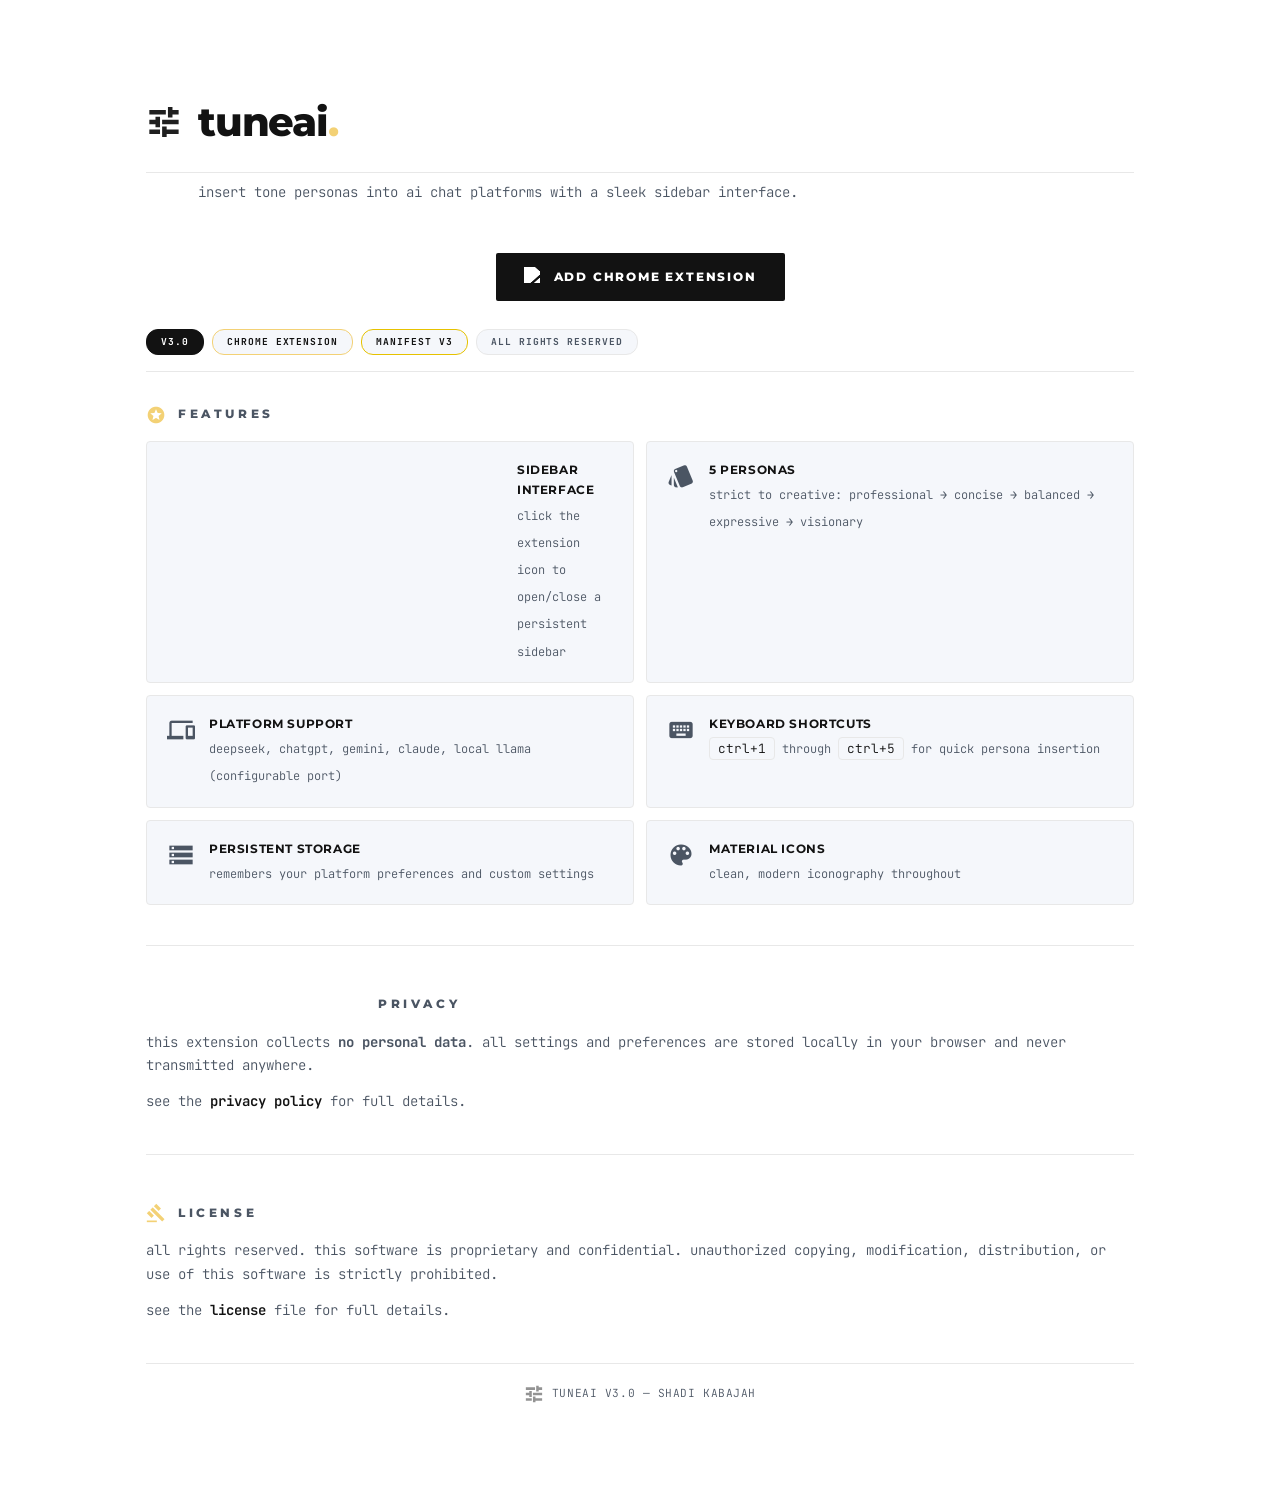
==== index.html @ 5ffc22ec "pushed via [SK-MacbookAir-M1] on 8/31 4:53 PM" ====
<!DOCTYPE html>
<html lang="en">
<head>
  <meta charset="UTF-8" />
  <meta name="viewport" content="width=device-width, initial-scale=1.0" />
  <meta name="author" content="Shadi Kabajah" />
  <meta name="version" content="3.0" />
  <meta name="date" content="2026-08-31" />
  <meta name="license" content="All Rights Reserved" />
  <link href="https://fonts.googleapis.com/icon?family=Material+Icons" rel="stylesheet" />
  <link rel="icon" href="./icons/icon128.svg" type="image/svg+xml" />
  <!-- <link rel="stylesheet" href="website.css" /> -->
  <link rel="stylesheet" href="styles.css" />
  <title>TuneAi</title>
</head>
<body>

  <div class="container">

    <!-- Header -->
    <div class="header">
      <img src="./icons/icon128.svg" alt="TuneAi" width="36" height="36" style="filter: invert(0.6);" />
      <h1>TuneAi</h1>
    </div>
    <p class="subtitle">Insert tone personas into AI chat platforms with a sleek sidebar interface.</p>

    <!-- Chrome Web Store Badge & Link -->
    <div class="chrome-store-wrapper">
      <a href="https://chromewebstore.google.com/detail/deep-seek-tone-changer/iajjfgjjhklllackjkbkhjdmfddmdobb" target="_blank" rel="noopener noreferrer" class="btn-store btn-chrome">
        <img src="https://cdn.simpleicons.org/googlechrome/white" alt="Chrome Logo" class="btn-icon">
        Add Chrome Extension
      </a>
    </div>

    <!-- Badges -->
    <div class="badge-row">
      <span class="badge primary">v3.0</span>
      <span class="badge success">Chrome Extension</span>
      <span class="badge warning">Manifest V3</span>
      <span class="badge">All Rights Reserved</span>
    </div>

    <!-- Features -->
    <h2>
      <span class="material-icons section-icon">stars</span>
      Features
    </h2>
    <div class="feature-grid">
      <div class="feature-card">
        <span class="material-icons feature-icon">view_sidebar</span>
        <div>
          <strong>Sidebar Interface</strong>
          <span>Click the extension icon to open/close a persistent sidebar</span>
        </div>
      </div>
      <div class="feature-card">
        <span class="material-icons feature-icon">style</span>
        <div>
          <strong>5 Personas</strong>
          <span>Strict to creative: Professional → Concise → Balanced → Expressive → Visionary</span>
        </div>
      </div>
      <div class="feature-card">
        <span class="material-icons feature-icon">devices</span>
        <div>
          <strong>Platform Support</strong>
          <span>DeepSeek, ChatGPT, Gemini, Claude, Local Llama (configurable port)</span>
        </div>
      </div>
      <div class="feature-card">
        <span class="material-icons feature-icon">keyboard</span>
        <div>
          <strong>Keyboard Shortcuts</strong>
          <span><code>Ctrl+1</code> through <code>Ctrl+5</code> for quick persona insertion</span>
        </div>
      </div>
      <div class="feature-card">
        <span class="material-icons feature-icon">storage</span>
        <div>
          <strong>Persistent Storage</strong>
          <span>Remembers your platform preferences and custom settings</span>
        </div>
      </div>
      <div class="feature-card">
        <span class="material-icons feature-icon">palette</span>
        <div>
          <strong>Material Icons</strong>
          <span>Clean, modern iconography throughout</span>
        </div>
      </div>
    </div>

    <hr class="divider" />

    <!-- Privacy -->
    <h2>
      <span class="material-icons section-icon">privacy_tip</span>
      Privacy
    </h2>
    <p>
      This extension collects <strong>NO personal data</strong>. All settings and preferences are stored locally in your browser and never transmitted anywhere.
    </p>
    <p>
      See the <a href="privacy.html">Privacy Policy</a> for full details.
    </p>

    <hr class="divider" />

    <!-- License -->
    <h2>
      <span class="material-icons section-icon">gavel</span>
      License
    </h2>
    <p>
      All rights reserved. This software is proprietary and confidential.
      Unauthorized copying, modification, distribution, or use of this software
      is strictly prohibited.
    </p>
    <p>
      See the <a href="./LICENSE">LICENSE</a> file for full details.
    </p>

    <!-- Footer -->
    <div class="footer-note">
      <img src="./icons/icon128.svg" alt="TuneAi" width="20" height="20" style="filter: invert(0.6);" />
      <span>TuneAi v3.0 — Shadi Kabajah</span>
    </div>

  </div>

</body>
</html>
---- website.css ----
/*
 * TuneAi v3.0
 * Author: Shadi Kabajah
 * Date: 2026-08-31
 * License: All Rights Reserved
 */

* {
  margin: 0;
  padding: 0;
  box-sizing: border-box;
}

body {
  font-family:   monospace;
  background: #1a1a1a;
  color: #d4d4d4;
  line-height: 1.7;
  padding: 40px 20px;
}

.container {
  max-width: 900px;
  margin: 0 auto;
  background: #383838;
  padding: 48px 56px;
  border-radius: 8px;
  border: 1px solid #333333;
}

/* ===== HEADER ===== */
.header {
  display: flex;
  align-items: center;
  gap: 12px;
  margin-bottom: 4px;
}

.header-icon {
  font-size: 36px;
  color: #888888;
}

h1 {
  font-size: 2rem;
  font-weight: bolder;
  color: #e8e8e8;
}

.subtitle {
  font-size: 16px;
  color: #888888;
  margin-bottom: 32px;
  border-bottom: 1px solid #333333;
  padding-bottom: 16px;
  margin-left: 48px;
}

/* ===== BADGES ===== */
.badge-row {
  display: flex;
  flex-wrap: wrap;
  gap: 8px;
  margin-bottom: 24px;
}

.badge {
  display: inline-block;
  background: #2a2a2a;
  color: #aaaaaa;
  font-size: 12px;
  font-weight: 600;
  padding: 4px 14px;
  border-radius: 20px;
  text-transform: uppercase;
  letter-spacing: 0.3px;
  border: 1px solid #333333;
}

.badge.primary {
  background: #2a2a2a;
  color: #cccccc;
}

.badge.success {
  background: #2a2a2a;
  color: #aaaaaa;
}

.badge.warning {
  background: #2a2a2a;
  color: #bbbbbb;
}

/* ===== SECTION HEADERS ===== */
h2 {
  font-size: 1rem;
  font-weight: bold;
  color: #e8e8e8;
  margin-top: 32px;
  margin-bottom: 12px;
  display: flex;
  align-items: center;
  gap: 8px;
}

.section-icon {
  font-size: 22px;
  color: #888888;
}

h3 {
  font-size: 16px;
  font-weight: 600;
  color: #cccccc;
  margin-top: 20px;
  margin-bottom: 6px;
}

p {
  font-size: 15px;
  color: #bbbbbb;
  margin-bottom: 12px;
}

ul,
ol {
  margin: 8px 0 16px 24px;
}

ul li,
ol li {
  font-size: 15px;
  color: #bbbbbb;
  margin-bottom: 4px;
}

code {
  background: #2a2a2a;
  padding: 2px 8px;
  border-radius: 4px;
  font-size: 13px;
  font-family: 'Courier New', monospace;
  color: #cccccc;
  border: 1px solid #333333;
}

pre {
  background: #1a1a1a;
  color: #d4d4d4;
  padding: 16px 20px;
  border-radius: 6px;
  overflow-x: auto;
  font-size: 13px;
  font-family: 'Courier New', monospace;
  line-height: 1.6;
  margin: 12px 0 16px;
  border: 1px solid #333333;
}

pre code {
  background: none;
  color: #d4d4d4;
  padding: 0;
  border: none;
}

/* ===== FEATURE GRID ===== */
.feature-grid {
  display: grid;
  grid-template-columns: 1fr 1fr;
  gap: 12px;
  margin: 12px 0 16px;
}

.feature-card {
  display: flex;
  align-items: flex-start;
  gap: 12px;
  background: #1e1e1e;
  padding: 14px 16px;
  border-radius: 6px;
  border: 1px solid #2a2a2a;
}

.feature-icon {
  font-size: 22px;
  color: #888888;
  flex-shrink: 0;
  margin-top: 2px;
}

.feature-card strong {
  display: block;
  font-size: 14px;
  color: #d4d4d4;
}

.feature-card span {
  font-size: 13px;
  color: #888888;
}

.feature-icon {
    font-size: 3rem !important;
}

/* ===== TABLES ===== */
table {
  width: 100%;
  border-collapse: collapse;
  margin: 12px 0 16px;
  font-size: 14px;
}

table th {
  background: #1e1e1e;
  text-align: left;
  padding: 10px 14px;
  font-weight: 600;
  color: #d4d4d4;
  border-bottom: 2px solid #333333;
}

table td {
  padding: 10px 14px;
  border-bottom: 1px solid #2a2a2a;
  color: #bbbbbb;
}

/* ===== DIVIDER ===== */
.divider {
  border: none;
  border-top: 1px solid #333333;
  margin: 32px 0;
}

/* ===== FOOTER ===== */
.footer-note {
  margin-top: 32px;
  padding-top: 20px;
  border-top: 1px solid #333333;
  font-size: 14px;
  color: #888888;
  text-align: center;
  display: flex;
  align-items: center;
  justify-content: center;
  gap: 8px;
}

.footer-icon {
  font-size: 20px;
  color: #888888;
}

.footer-note a {
  color: #aaaaaa;
  text-decoration: none;
}

.footer-note a:hover {
  text-decoration: underline;
}

/* ===== PRIVACY PAGE SPECIFIC ===== */
.highlight-box {
  background: #1a1a1a;
  border-left: 4px solid #555555;
  padding: 14px 18px;
  border-radius: 8px;
  margin: 16px 0;
  font-size: 13px;
}

.highlight-box strong {
  color: #cccccc;
}

.permission-table td:first-child {
  font-weight: 500;
  color: #cccccc;
  white-space: nowrap;
}

/* ===== RESPONSIVE ===== */
@media (max-width: 600px) {
  body {
    padding: 16px;
  }

  .container {
    padding: 24px 18px;
  }

  h1 {
    font-size: 24px;
  }

  .header-icon {
    font-size: 28px;
  }

  .subtitle {
    margin-left: 0;
  }

  .feature-grid {
    grid-template-columns: 1fr;
  }

  table td,
  table th {
    padding: 8px 10px;
    font-size: 13px;
  }

  .badge-row {
    gap: 6px;
  }

  .badge {
    font-size: 10px;
    padding: 3px 10px;
  }

  .permission-table td:first-child {
    white-space: normal;
  }
}

a {color: white;}

/* chrome */ 
.chrome-store-wrapper {
  text-align: center;
  margin: 24px 0 32px 0;
}

.btn-store {
  display: inline-flex;
  align-items: center;
  gap: 8px;
  background: #2a2a2a;
  color: #ffffff;
  padding: 12px 24px;
  border-radius: 8px;
  text-decoration: none;
  border: 1px solid #444;
  font-family: 'Courier New', monospace;
  font-size: 14px;
  font-weight: bold;
  transition: background 0.2s;
  background: #a4474c;
}

.btn-store:hover {
  background: #cf4048;
}

.btn-icon {
  width: 18px;
  height: 18px;
  display: block;
  flex-shrink: 0;
}
---- styles.css ----
/*
 * TuneAi v3.0
 * Author: Shadi Kabajah
 * Date: 2026-08-31
 * License: All Rights Reserved
 * Styled with the S. Kabajah portfolio aesthetic
 */

@import url('https://fonts.googleapis.com/css2?family=Montserrat:wght@300;400;600;800&family=Roboto+Condensed:wght@300;400;700&family=JetBrains+Mono:wght@400;600;700&display=swap');

* {
  margin: 0;
  padding: 0;
  box-sizing: border-box;
}

:root {
  --gold: #f3d175;
  --gold-muted: #E6C200;
  --slate-black: #121212;
  --text-main: #000000;
  --text-muted: #4B5563;
  --bg-offset: #FAFAFA;
  --dark-gray: #545454;
  --light-gray: #f3f4f6;
  --card-gray: #f5f7fb;
  --border-light: #e8e8e8;
}

body {
  font-family: 'JetBrains Mono', 'Courier New', monospace;
  color: var(--text-main);
  background: #ffffff;
  line-height: 1.7;
  padding: 40px 20px;
  text-transform: lowercase;
}

.container {
  max-width: 1100px;
  margin: 0 auto;
  background: #ffffff;
  padding: 48px 56px;
  border-radius: 4px;
}

/* ===== HEADER ===== */
.header {
  display: flex;
  align-items: center;
  gap: 16px;
  margin-bottom: 8px;
  border-bottom: 1px solid var(--border-light);
  padding-bottom: 16px;
}

.header img {
  filter: none !important;
}

h1 {
  font-family: 'Montserrat', sans-serif;
  font-size: 2.5rem;
  font-weight: 800;
  letter-spacing: -0.03em;
  color: var(--slate-black);
}

h1::after {
  content: ".";
  color: var(--gold);
}

.subtitle {
  font-size: 0.875rem;
  color: var(--text-muted);
  margin-bottom: 32px;
  padding-bottom: 16px;
  margin-left: 52px;
  font-weight: 300;
  border-bottom: none;
}

/* ===== BADGES ===== */
.badge-row {
  display: flex;
  flex-wrap: wrap;
  gap: 8px;
  margin-bottom: 32px;
  padding-bottom: 16px;
  border-bottom: 1px solid var(--border-light);
}

.badge {
  display: inline-block;
  background: var(--card-gray);
  color: var(--text-muted);
  font-size: 0.6rem;
  font-weight: 700;
  padding: 4px 14px;
  border-radius: 12px;
  text-transform: uppercase;
  letter-spacing: 0.1em;
  border: 1px solid var(--border-light);
  font-family: 'JetBrains Mono', monospace;
  transition: all 0.2s ease;
}

.badge:hover {
  border-color: var(--gold);
  background: #fffbeb;
}

.badge.primary {
  background: var(--slate-black);
  color: white;
  border-color: var(--slate-black);
}

.badge.success {
  border-color: var(--gold);
  color: var(--slate-black);
}

.badge.warning {
  border-color: var(--gold-muted);
  color: var(--slate-black);
}

/* ===== SECTION HEADERS ===== */
h2 {
  font-family: 'Montserrat', sans-serif;
  font-size: 0.75rem;
  font-weight: 800;
  text-transform: uppercase;
  letter-spacing: 0.3em;
  color: var(--text-muted);
  margin-top: 48px;
  margin-bottom: 16px;
  display: flex;
  align-items: center;
  gap: 12px;
}

h2:first-of-type {
  margin-top: 0;
}

.section-icon {
  font-size: 20px;
  color: var(--gold);
}

h3 {
  font-family: 'Montserrat', sans-serif;
  font-size: 0.8rem;
  font-weight: 600;
  color: var(--slate-black);
  margin-top: 24px;
  margin-bottom: 8px;
  letter-spacing: 0.05em;
}

p {
  font-size: 0.875rem;
  color: var(--text-muted);
  margin-bottom: 12px;
  font-weight: 300;
}

ul,
ol {
  margin: 8px 0 16px 24px;
}

ul li,
ol li {
  font-size: 0.875rem;
  color: var(--text-muted);
  margin-bottom: 4px;
  font-weight: 300;
}

code {
  background: var(--card-gray);
  padding: 2px 8px;
  border-radius: 4px;
  font-size: 0.8rem;
  font-family: 'JetBrains Mono', monospace;
  color: var(--slate-black);
  border: 1px solid var(--border-light);
}

pre {
  background: var(--light-gray);
  color: var(--slate-black);
  padding: 16px 20px;
  border-radius: 4px;
  overflow-x: auto;
  font-size: 0.8rem;
  font-family: 'JetBrains Mono', monospace;
  line-height: 1.6;
  margin: 12px 0 16px;
  border: 1px solid var(--border-light);
}

pre code {
  background: none;
  color: var(--slate-black);
  padding: 0;
  border: none;
}

/* ===== FEATURE GRID ===== */
.feature-grid {
  display: grid;
  grid-template-columns: 1fr 1fr;
  gap: 12px;
  margin: 16px 0 8px;
}

.feature-card {
  display: flex;
  align-items: flex-start;
  gap: 14px;
  background: var(--card-gray);
  padding: 18px 20px;
  border-radius: 4px;
  border: 1px solid var(--border-light);
  transition: all 0.3s cubic-bezier(0.4, 0, 0.2, 1);
}

.feature-card:hover {
  border-color: var(--gold);
  background: #fffbeb;
  box-shadow: 0 10px 30px -10px rgba(56, 56, 56, 0.2);
}

.feature-icon {
  font-size: 28px !important;
  color: var(--gold-muted);
  flex-shrink: 0;
  margin-top: 2px;
}

.feature-card strong {
  display: block;
  font-family: 'Montserrat', sans-serif;
  font-size: 0.75rem;
  font-weight: 700;
  letter-spacing: 0.05em;
  color: var(--slate-black);
  text-transform: uppercase;
}

.feature-card span {
  font-size: 0.75rem;
  color: var(--text-muted);
  font-weight: 300;
}

/* ===== TABLES ===== */
table {
  width: 100%;
  border-collapse: collapse;
  margin: 12px 0 16px;
  font-size: 0.8rem;
}

table th {
  background: var(--light-gray);
  text-align: left;
  padding: 10px 14px;
  font-weight: 700;
  color: var(--slate-black);
  border-bottom: 2px solid var(--border-light);
  font-family: 'Montserrat', sans-serif;
  text-transform: uppercase;
  letter-spacing: 0.1em;
  font-size: 0.65rem;
}

table td {
  padding: 10px 14px;
  border-bottom: 1px solid var(--border-light);
  color: var(--text-muted);
  font-weight: 300;
}

.permission-table td:first-child {
  font-weight: 600;
  color: var(--slate-black);
  white-space: nowrap;
  font-family: 'JetBrains Mono', monospace;
}

/* ===== DIVIDER ===== */
.divider {
  border: none;
  border-top: 1px solid var(--border-light);
  margin: 40px 0;
}

/* ===== FOOTER ===== */
.footer-note {
  margin-top: 40px;
  padding-top: 20px;
  border-top: 1px solid var(--border-light);
  font-size: 0.7rem;
  color: var(--text-muted);
  text-align: center;
  display: flex;
  align-items: center;
  justify-content: center;
  gap: 8px;
  font-weight: 300;
  letter-spacing: 0.05em;
  text-transform: uppercase;
}

.footer-note a {
  color: var(--text-muted);
  text-decoration: none;
  transition: color 0.2s ease;
}

.footer-note a:hover {
  color: var(--gold-muted);
}

/* ===== PRIVACY PAGE SPECIFIC ===== */
.highlight-box {
  background: var(--light-gray);
  border-left: 4px solid var(--gold);
  padding: 14px 18px;
  border-radius: 4px;
  margin: 16px 0;
  font-size: 0.8rem;
}

.highlight-box strong {
  color: var(--slate-black);
  font-weight: 700;
}

/* ===== CHROME STORE BUTTON ===== */
.chrome-store-wrapper {
  text-align: center;
  margin: 8px 0 24px 0;
}

.btn-store {
  display: inline-flex;
  align-items: center;
  gap: 10px;
  background: var(--slate-black);
  color: white;
  padding: 14px 28px;
  border-radius: 2px;
  text-decoration: none;
  font-family: 'Montserrat', sans-serif;
  font-size: 0.75rem;
  font-weight: 800;
  text-transform: uppercase;
  letter-spacing: 0.15em;
  transition: all 0.3s ease;
  border: none;
}

.btn-store:hover {
  background: var(--gold);
  color: var(--slate-black);
  box-shadow: 0 10px 30px -10px rgba(243, 209, 117, 0.3);
}

.btn-store .btn-icon {
  width: 20px;
  height: 20px;
  display: block;
  flex-shrink: 0;
  filter: brightness(0) invert(1);
}

.btn-store:hover .btn-icon {
  filter: none;
}

/* ===== LINKS ===== */
a {
  color: var(--slate-black);
  text-decoration: none;
  transition: color 0.2s ease;
  font-weight: 600;
}

a:hover {
  color: var(--gold-muted);
}

a code {
  transition: all 0.2s ease;
}

a:hover code {
  border-color: var(--gold);
  background: #fffbeb;
}

/* Back button */
a[style*="margin-bottom: 16px"] {
  font-family: 'JetBrains Mono', monospace !important;
  font-size: 0.75rem !important;
  color: var(--text-muted) !important;
  display: inline-flex !important;
  align-items: center !important;
  gap: 4px !important;
  font-weight: 400 !important;
}

a[style*="margin-bottom: 16px"]:hover {
  color: var(--gold-muted) !important;
}

/* ===== RESPONSIVE ===== */
@media (max-width: 768px) {
  body {
    padding: 16px;
  }

  .container {
    padding: 28px 20px;
  }

  h1 {
    font-size: 1.75rem;
  }

  .subtitle {
    margin-left: 0;
    font-size: 0.8rem;
  }

  .feature-grid {
    grid-template-columns: 1fr;
  }

  table td,
  table th {
    padding: 8px 10px;
    font-size: 0.75rem;
  }

  .badge-row {
    gap: 6px;
  }

  .badge {
    font-size: 0.55rem;
    padding: 3px 10px;
  }

  .permission-table td:first-child {
    white-space: normal;
  }

  .btn-store {
    padding: 12px 20px;
    font-size: 0.65rem;
    letter-spacing: 0.1em;
  }

  .header {
    flex-wrap: wrap;
  }

  .feature-icon {
    font-size: 24px !important;
  }
}

@media (max-width: 400px) {
  .container {
    padding: 16px 12px;
  }

  h1 {
    font-size: 1.5rem;
  }

  .badge {
    font-size: 0.5rem;
    padding: 2px 8px;
  }
}
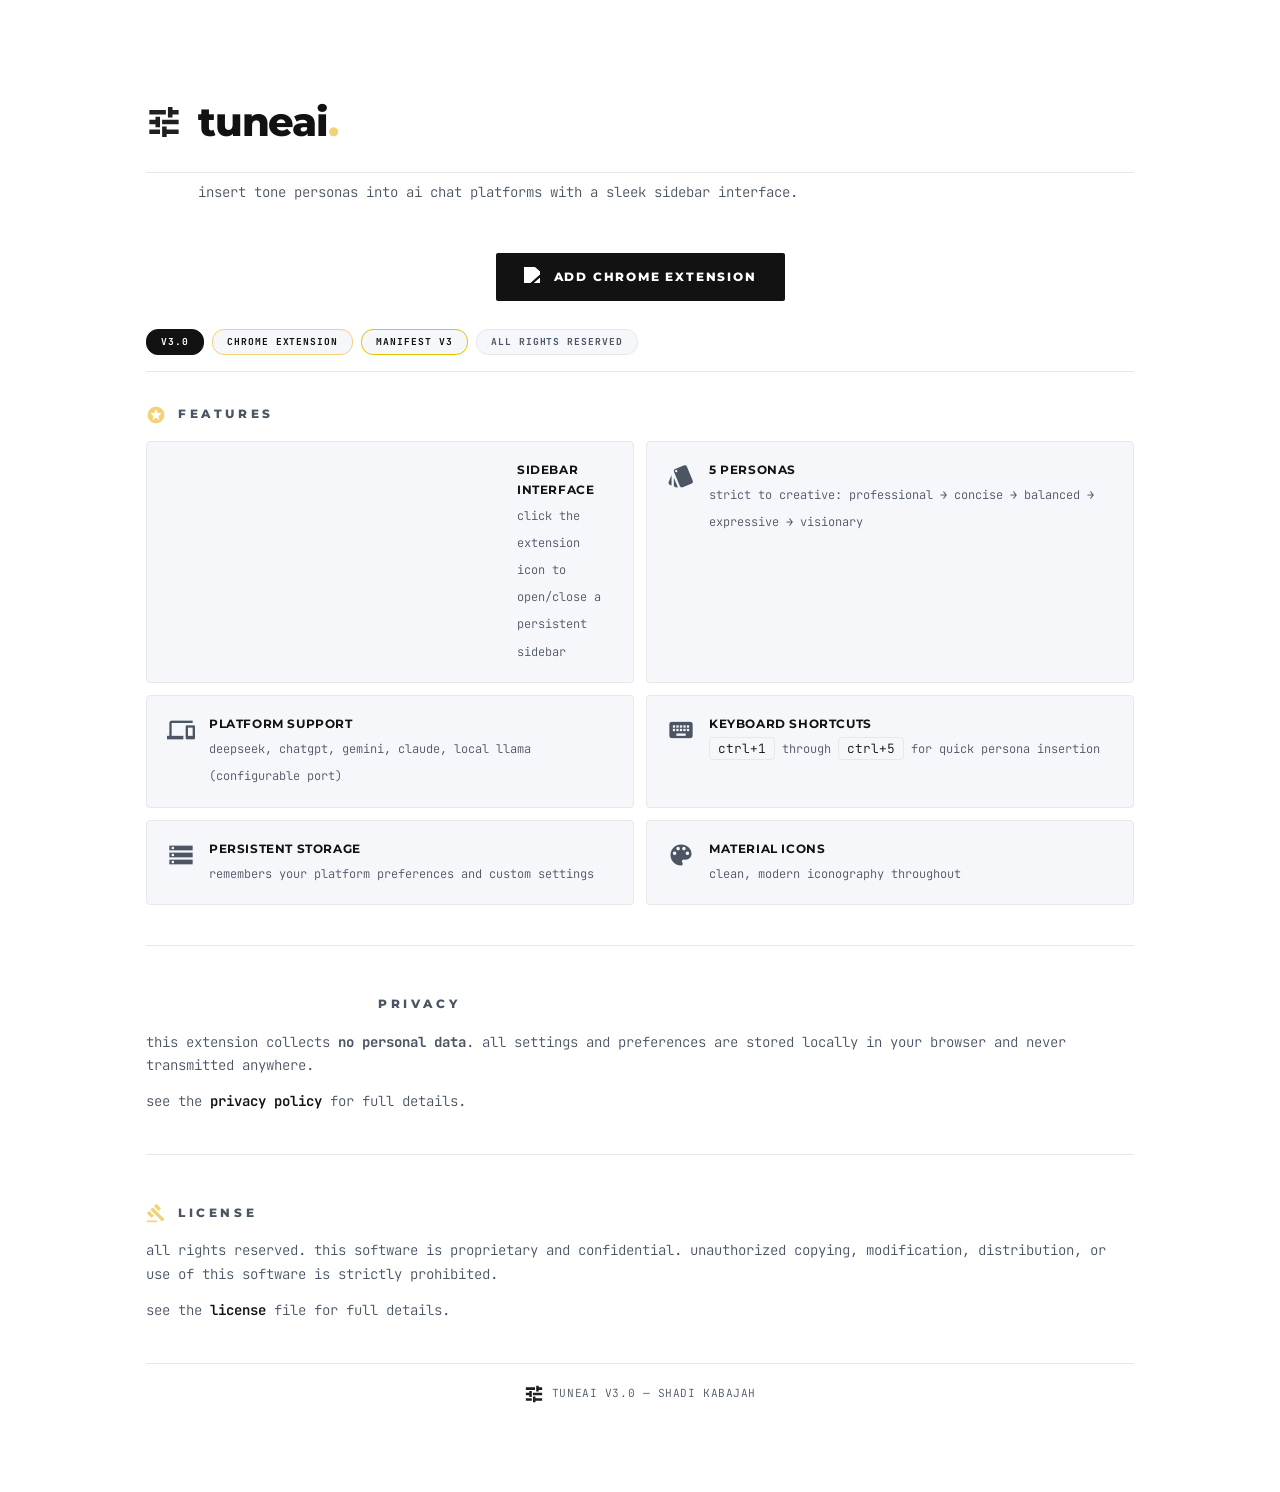
==== commit 9f4858bb: "pushed via [SK-MacbookAir-M1] on 8/31 4:59 PM" ====
--- a/index.html
+++ b/index.html
@@ -9,8 +9,7 @@
   <meta name="license" content="All Rights Reserved" />
   <link href="https://fonts.googleapis.com/icon?family=Material+Icons" rel="stylesheet" />
   <link rel="icon" href="./icons/icon128.svg" type="image/svg+xml" />
-  <!-- <link rel="stylesheet" href="website.css" /> -->
-  <link rel="stylesheet" href="styles.css" />
+  <link rel="stylesheet" href="website.css" />
   <title>TuneAi</title>
 </head>
 <body>
@@ -19,14 +18,14 @@
 
     <!-- Header -->
     <div class="header">
-      <img src="./icons/icon128.svg" alt="TuneAi" width="36" height="36" style="filter: invert(0.6);" />
+      <img src="./icons/icon128.svg" alt="TuneAi" width="36" height="36" class="header-logo" />
       <h1>TuneAi</h1>
     </div>
     <p class="subtitle">Insert tone personas into AI chat platforms with a sleek sidebar interface.</p>
 
     <!-- Chrome Web Store Badge & Link -->
     <div class="chrome-store-wrapper">
-      <a href="https://chromewebstore.google.com/detail/deep-seek-tone-changer/iajjfgjjhklllackjkbkhjdmfddmdobb" target="_blank" rel="noopener noreferrer" class="btn-store btn-chrome">
+      <a href="https://chromewebstore.google.com/detail/deep-seek-tone-changer/iajjfgjjhklllackjkbkhjdmfddmdobb" target="_blank" rel="noopener noreferrer" class="btn-store">
         <img src="https://cdn.simpleicons.org/googlechrome/white" alt="Chrome Logo" class="btn-icon">
         Add Chrome Extension
       </a>
@@ -122,7 +121,7 @@
 
     <!-- Footer -->
     <div class="footer-note">
-      <img src="./icons/icon128.svg" alt="TuneAi" width="20" height="20" style="filter: invert(0.6);" />
+      <img src="./icons/icon128.svg" alt="TuneAi" width="20" height="20" class="footer-logo" />
       <span>TuneAi v3.0 — Shadi Kabajah</span>
     </div>
 
--- a/website.css
+++ b/website.css
@@ -3,7 +3,10 @@
  * Author: Shadi Kabajah
  * Date: 2026-08-31
  * License: All Rights Reserved
+ * Styled with the S. Kabajah portfolio aesthetic
  */
+
+@import url('https://fonts.googleapis.com/css2?family=Montserrat:wght@300;400;600;800&family=Roboto+Condensed:wght@300;400;700&family=JetBrains+Mono:wght@400;600;700&display=swap');
 
 * {
   margin: 0;
@@ -11,49 +14,104 @@
   box-sizing: border-box;
 }
 
+:root {
+  --gold: #f3d175;
+  --gold-muted: #E6C200;
+  --slate-black: #121212;
+  --text-main: #000000;
+  --text-muted: #4B5563;
+  --bg-offset: #FAFAFA;
+  --dark-gray: #545454;
+  --light-gray: #f3f4f6;
+  --card-gray: #f5f7fb;
+  --border-light: #e8e8e8;
+}
+
 body {
-  font-family:   monospace;
-  background: #1a1a1a;
-  color: #d4d4d4;
+  font-family: 'JetBrains Mono', 'Courier New', monospace;
+  color: var(--text-main);
+  background: #ffffff;
   line-height: 1.7;
   padding: 40px 20px;
+  text-transform: lowercase;
 }
 
 .container {
-  max-width: 900px;
+  max-width: 1100px;
   margin: 0 auto;
-  background: #383838;
+  background: #ffffff;
   padding: 48px 56px;
-  border-radius: 8px;
-  border: 1px solid #333333;
+  border-radius: 4px;
 }
 
 /* ===== HEADER ===== */
 .header {
   display: flex;
   align-items: center;
-  gap: 12px;
-  margin-bottom: 4px;
-}
-
-.header-icon {
-  font-size: 36px;
-  color: #888888;
+  gap: 16px;
+  margin-bottom: 8px;
+  border-bottom: 1px solid var(--border-light);
+  padding-bottom: 16px;
+}
+
+.header-logo {
+  filter: none !important;
 }
 
 h1 {
-  font-size: 2rem;
-  font-weight: bolder;
-  color: #e8e8e8;
+  font-family: 'Montserrat', sans-serif;
+  font-size: 2.5rem;
+  font-weight: 800;
+  letter-spacing: -0.03em;
+  color: var(--slate-black);
+}
+
+h1::after {
+  content: ".";
+  color: var(--gold);
 }
 
 .subtitle {
+  font-size: 0.875rem;
+  color: var(--text-muted);
+  margin-bottom: 32px;
+  padding-bottom: 16px;
+  margin-left: 52px;
+  font-weight: 300;
+  border-bottom: none;
+}
+
+.subtitle-privacy {
+  margin-left: 0;
+  padding-bottom: 16px;
+  border-bottom: 1px solid var(--border-light);
+  margin-bottom: 8px;
+}
+
+/* ===== BACK LINK ===== */
+.back-link {
+  margin-bottom: 16px;
+}
+
+.back-link a {
+  font-family: 'JetBrains Mono', monospace;
+  font-size: 0.75rem;
+  color: var(--text-muted);
+  text-decoration: none;
+  display: inline-flex;
+  align-items: center;
+  gap: 4px;
+  font-weight: 400;
+  transition: color 0.2s ease;
+}
+
+.back-link a:hover {
+  color: var(--gold-muted);
+}
+
+.back-icon {
   font-size: 16px;
-  color: #888888;
-  margin-bottom: 32px;
-  border-bottom: 1px solid #333333;
-  padding-bottom: 16px;
-  margin-left: 48px;
+  vertical-align: middle;
 }
 
 /* ===== BADGES ===== */
@@ -61,66 +119,86 @@
   display: flex;
   flex-wrap: wrap;
   gap: 8px;
-  margin-bottom: 24px;
+  margin-bottom: 32px;
+  padding-bottom: 16px;
+  border-bottom: 1px solid var(--border-light);
 }
 
 .badge {
   display: inline-block;
-  background: #2a2a2a;
-  color: #aaaaaa;
-  font-size: 12px;
-  font-weight: 600;
+  background: var(--card-gray);
+  color: var(--text-muted);
+  font-size: 0.6rem;
+  font-weight: 700;
   padding: 4px 14px;
-  border-radius: 20px;
+  border-radius: 12px;
   text-transform: uppercase;
-  letter-spacing: 0.3px;
-  border: 1px solid #333333;
+  letter-spacing: 0.1em;
+  border: 1px solid var(--border-light);
+  font-family: 'JetBrains Mono', monospace;
+  transition: all 0.2s ease;
+}
+
+.badge:hover {
+  border-color: var(--gold);
+  background: #fffbeb;
 }
 
 .badge.primary {
-  background: #2a2a2a;
-  color: #cccccc;
+  background: var(--slate-black);
+  color: white;
+  border-color: var(--slate-black);
 }
 
 .badge.success {
-  background: #2a2a2a;
-  color: #aaaaaa;
+  border-color: var(--gold);
+  color: var(--slate-black);
 }
 
 .badge.warning {
-  background: #2a2a2a;
-  color: #bbbbbb;
+  border-color: var(--gold-muted);
+  color: var(--slate-black);
 }
 
 /* ===== SECTION HEADERS ===== */
 h2 {
-  font-size: 1rem;
-  font-weight: bold;
-  color: #e8e8e8;
-  margin-top: 32px;
-  margin-bottom: 12px;
+  font-family: 'Montserrat', sans-serif;
+  font-size: 0.75rem;
+  font-weight: 800;
+  text-transform: uppercase;
+  letter-spacing: 0.3em;
+  color: var(--text-muted);
+  margin-top: 48px;
+  margin-bottom: 16px;
   display: flex;
   align-items: center;
-  gap: 8px;
+  gap: 12px;
+}
+
+h2:first-of-type {
+  margin-top: 0;
 }
 
 .section-icon {
-  font-size: 22px;
-  color: #888888;
+  font-size: 20px;
+  color: var(--gold);
 }
 
 h3 {
-  font-size: 16px;
+  font-family: 'Montserrat', sans-serif;
+  font-size: 0.8rem;
   font-weight: 600;
-  color: #cccccc;
-  margin-top: 20px;
-  margin-bottom: 6px;
+  color: var(--slate-black);
+  margin-top: 24px;
+  margin-bottom: 8px;
+  letter-spacing: 0.05em;
 }
 
 p {
-  font-size: 15px;
-  color: #bbbbbb;
+  font-size: 0.875rem;
+  color: var(--text-muted);
   margin-bottom: 12px;
+  font-weight: 300;
 }
 
 ul,
@@ -130,37 +208,38 @@
 
 ul li,
 ol li {
-  font-size: 15px;
-  color: #bbbbbb;
+  font-size: 0.875rem;
+  color: var(--text-muted);
   margin-bottom: 4px;
+  font-weight: 300;
 }
 
 code {
-  background: #2a2a2a;
+  background: var(--card-gray);
   padding: 2px 8px;
   border-radius: 4px;
-  font-size: 13px;
-  font-family: 'Courier New', monospace;
-  color: #cccccc;
-  border: 1px solid #333333;
+  font-size: 0.8rem;
+  font-family: 'JetBrains Mono', monospace;
+  color: var(--slate-black);
+  border: 1px solid var(--border-light);
 }
 
 pre {
-  background: #1a1a1a;
-  color: #d4d4d4;
+  background: var(--light-gray);
+  color: var(--slate-black);
   padding: 16px 20px;
-  border-radius: 6px;
+  border-radius: 4px;
   overflow-x: auto;
-  font-size: 13px;
-  font-family: 'Courier New', monospace;
+  font-size: 0.8rem;
+  font-family: 'JetBrains Mono', monospace;
   line-height: 1.6;
   margin: 12px 0 16px;
-  border: 1px solid #333333;
+  border: 1px solid var(--border-light);
 }
 
 pre code {
   background: none;
-  color: #d4d4d4;
+  color: var(--slate-black);
   padding: 0;
   border: none;
 }
@@ -170,39 +249,47 @@
   display: grid;
   grid-template-columns: 1fr 1fr;
   gap: 12px;
-  margin: 12px 0 16px;
+  margin: 16px 0 8px;
 }
 
 .feature-card {
   display: flex;
   align-items: flex-start;
-  gap: 12px;
-  background: #1e1e1e;
-  padding: 14px 16px;
-  border-radius: 6px;
-  border: 1px solid #2a2a2a;
+  gap: 14px;
+  background: var(--card-gray);
+  padding: 18px 20px;
+  border-radius: 4px;
+  border: 1px solid var(--border-light);
+  transition: all 0.3s cubic-bezier(0.4, 0, 0.2, 1);
+}
+
+.feature-card:hover {
+  border-color: var(--gold);
+  background: #fffbeb;
+  box-shadow: 0 10px 30px -10px rgba(56, 56, 56, 0.2);
 }
 
 .feature-icon {
-  font-size: 22px;
-  color: #888888;
+  font-size: 28px !important;
+  color: var(--gold-muted);
   flex-shrink: 0;
   margin-top: 2px;
 }
 
 .feature-card strong {
   display: block;
-  font-size: 14px;
-  color: #d4d4d4;
+  font-family: 'Montserrat', sans-serif;
+  font-size: 0.75rem;
+  font-weight: 700;
+  letter-spacing: 0.05em;
+  color: var(--slate-black);
+  text-transform: uppercase;
 }
 
 .feature-card span {
-  font-size: 13px;
-  color: #888888;
-}
-
-.feature-icon {
-    font-size: 3rem !important;
+  font-size: 0.75rem;
+  color: var(--text-muted);
+  font-weight: 300;
 }
 
 /* ===== TABLES ===== */
@@ -210,99 +297,188 @@
   width: 100%;
   border-collapse: collapse;
   margin: 12px 0 16px;
-  font-size: 14px;
+  font-size: 0.8rem;
 }
 
 table th {
-  background: #1e1e1e;
+  background: var(--light-gray);
   text-align: left;
   padding: 10px 14px;
-  font-weight: 600;
-  color: #d4d4d4;
-  border-bottom: 2px solid #333333;
+  font-weight: 700;
+  color: var(--slate-black);
+  border-bottom: 2px solid var(--border-light);
+  font-family: 'Montserrat', sans-serif;
+  text-transform: uppercase;
+  letter-spacing: 0.1em;
+  font-size: 0.65rem;
 }
 
 table td {
   padding: 10px 14px;
-  border-bottom: 1px solid #2a2a2a;
-  color: #bbbbbb;
+  border-bottom: 1px solid var(--border-light);
+  color: var(--text-muted);
+  font-weight: 300;
+}
+
+.permission-table td:first-child {
+  font-weight: 600;
+  color: var(--slate-black);
+  white-space: nowrap;
+  font-family: 'JetBrains Mono', monospace;
 }
 
 /* ===== DIVIDER ===== */
 .divider {
   border: none;
-  border-top: 1px solid #333333;
-  margin: 32px 0;
+  border-top: 1px solid var(--border-light);
+  margin: 40px 0;
 }
 
 /* ===== FOOTER ===== */
 .footer-note {
-  margin-top: 32px;
+  margin-top: 40px;
   padding-top: 20px;
-  border-top: 1px solid #333333;
-  font-size: 14px;
-  color: #888888;
+  border-top: 1px solid var(--border-light);
+  font-size: 0.7rem;
+  color: var(--text-muted);
   text-align: center;
   display: flex;
   align-items: center;
   justify-content: center;
   gap: 8px;
-}
-
-.footer-icon {
-  font-size: 20px;
-  color: #888888;
+  font-weight: 300;
+  letter-spacing: 0.05em;
+  text-transform: uppercase;
+}
+
+.footer-note-privacy {
+  flex-direction: column;
+  gap: 4px;
+}
+
+.footer-privacy-top {
+  display: flex;
+  align-items: center;
+  gap: 8px;
+}
+
+.footer-disclaimer {
+  font-size: 0.6rem;
+  color: var(--text-muted);
+  text-transform: none;
+  letter-spacing: 0;
+  line-height: 1.5;
+}
+
+.footer-logo {
+  filter: none !important;
 }
 
 .footer-note a {
-  color: #aaaaaa;
+  color: var(--text-muted);
   text-decoration: none;
+  transition: color 0.2s ease;
 }
 
 .footer-note a:hover {
-  text-decoration: underline;
+  color: var(--gold-muted);
 }
 
 /* ===== PRIVACY PAGE SPECIFIC ===== */
 .highlight-box {
-  background: #1a1a1a;
-  border-left: 4px solid #555555;
+  background: var(--light-gray);
+  border-left: 4px solid var(--gold);
   padding: 14px 18px;
-  border-radius: 8px;
+  border-radius: 4px;
   margin: 16px 0;
-  font-size: 13px;
+  font-size: 0.8rem;
 }
 
 .highlight-box strong {
-  color: #cccccc;
-}
-
-.permission-table td:first-child {
-  font-weight: 500;
-  color: #cccccc;
-  white-space: nowrap;
+  color: var(--slate-black);
+  font-weight: 700;
+}
+
+/* ===== CHROME STORE BUTTON ===== */
+.chrome-store-wrapper {
+  text-align: center;
+  margin: 8px 0 24px 0;
+}
+
+.btn-store {
+  display: inline-flex;
+  align-items: center;
+  gap: 10px;
+  background: var(--slate-black);
+  color: white;
+  padding: 14px 28px;
+  border-radius: 2px;
+  text-decoration: none;
+  font-family: 'Montserrat', sans-serif;
+  font-size: 0.75rem;
+  font-weight: 800;
+  text-transform: uppercase;
+  letter-spacing: 0.15em;
+  transition: all 0.3s ease;
+  border: none;
+}
+
+.btn-store:hover {
+  background: var(--gold);
+  color: var(--slate-black);
+  box-shadow: 0 10px 30px -10px rgba(243, 209, 117, 0.3);
+}
+
+.btn-icon {
+  width: 20px;
+  height: 20px;
+  display: block;
+  flex-shrink: 0;
+  filter: brightness(0) invert(1);
+}
+
+.btn-store:hover .btn-icon {
+  filter: none;
+}
+
+/* ===== LINKS ===== */
+a {
+  color: var(--slate-black);
+  text-decoration: none;
+  transition: color 0.2s ease;
+  font-weight: 600;
+}
+
+a:hover {
+  color: var(--gold-muted);
+}
+
+a code {
+  transition: all 0.2s ease;
+}
+
+a:hover code {
+  border-color: var(--gold);
+  background: #fffbeb;
 }
 
 /* ===== RESPONSIVE ===== */
-@media (max-width: 600px) {
+@media (max-width: 768px) {
   body {
     padding: 16px;
   }
 
   .container {
-    padding: 24px 18px;
+    padding: 28px 20px;
   }
 
   h1 {
-    font-size: 24px;
-  }
-
-  .header-icon {
-    font-size: 28px;
+    font-size: 1.75rem;
   }
 
   .subtitle {
     margin-left: 0;
+    font-size: 0.8rem;
   }
 
   .feature-grid {
@@ -312,7 +488,7 @@
   table td,
   table th {
     padding: 8px 10px;
-    font-size: 13px;
+    font-size: 0.75rem;
   }
 
   .badge-row {
@@ -320,48 +496,40 @@
   }
 
   .badge {
-    font-size: 10px;
+    font-size: 0.55rem;
     padding: 3px 10px;
   }
 
   .permission-table td:first-child {
     white-space: normal;
   }
-}
-
-a {color: white;}
-
-/* chrome */ 
-.chrome-store-wrapper {
-  text-align: center;
-  margin: 24px 0 32px 0;
-}
-
-.btn-store {
-  display: inline-flex;
-  align-items: center;
-  gap: 8px;
-  background: #2a2a2a;
-  color: #ffffff;
-  padding: 12px 24px;
-  border-radius: 8px;
-  text-decoration: none;
-  border: 1px solid #444;
-  font-family: 'Courier New', monospace;
-  font-size: 14px;
-  font-weight: bold;
-  transition: background 0.2s;
-  background: #a4474c;
-}
-
-.btn-store:hover {
-  background: #cf4048;
-}
-
-.btn-icon {
-  width: 18px;
-  height: 18px;
-  display: block;
-  flex-shrink: 0;
-}
-
+
+  .btn-store {
+    padding: 12px 20px;
+    font-size: 0.65rem;
+    letter-spacing: 0.1em;
+  }
+
+  .header {
+    flex-wrap: wrap;
+  }
+
+  .feature-icon {
+    font-size: 24px !important;
+  }
+}
+
+@media (max-width: 400px) {
+  .container {
+    padding: 16px 12px;
+  }
+
+  h1 {
+    font-size: 1.5rem;
+  }
+
+  .badge {
+    font-size: 0.5rem;
+    padding: 2px 8px;
+  }
+}
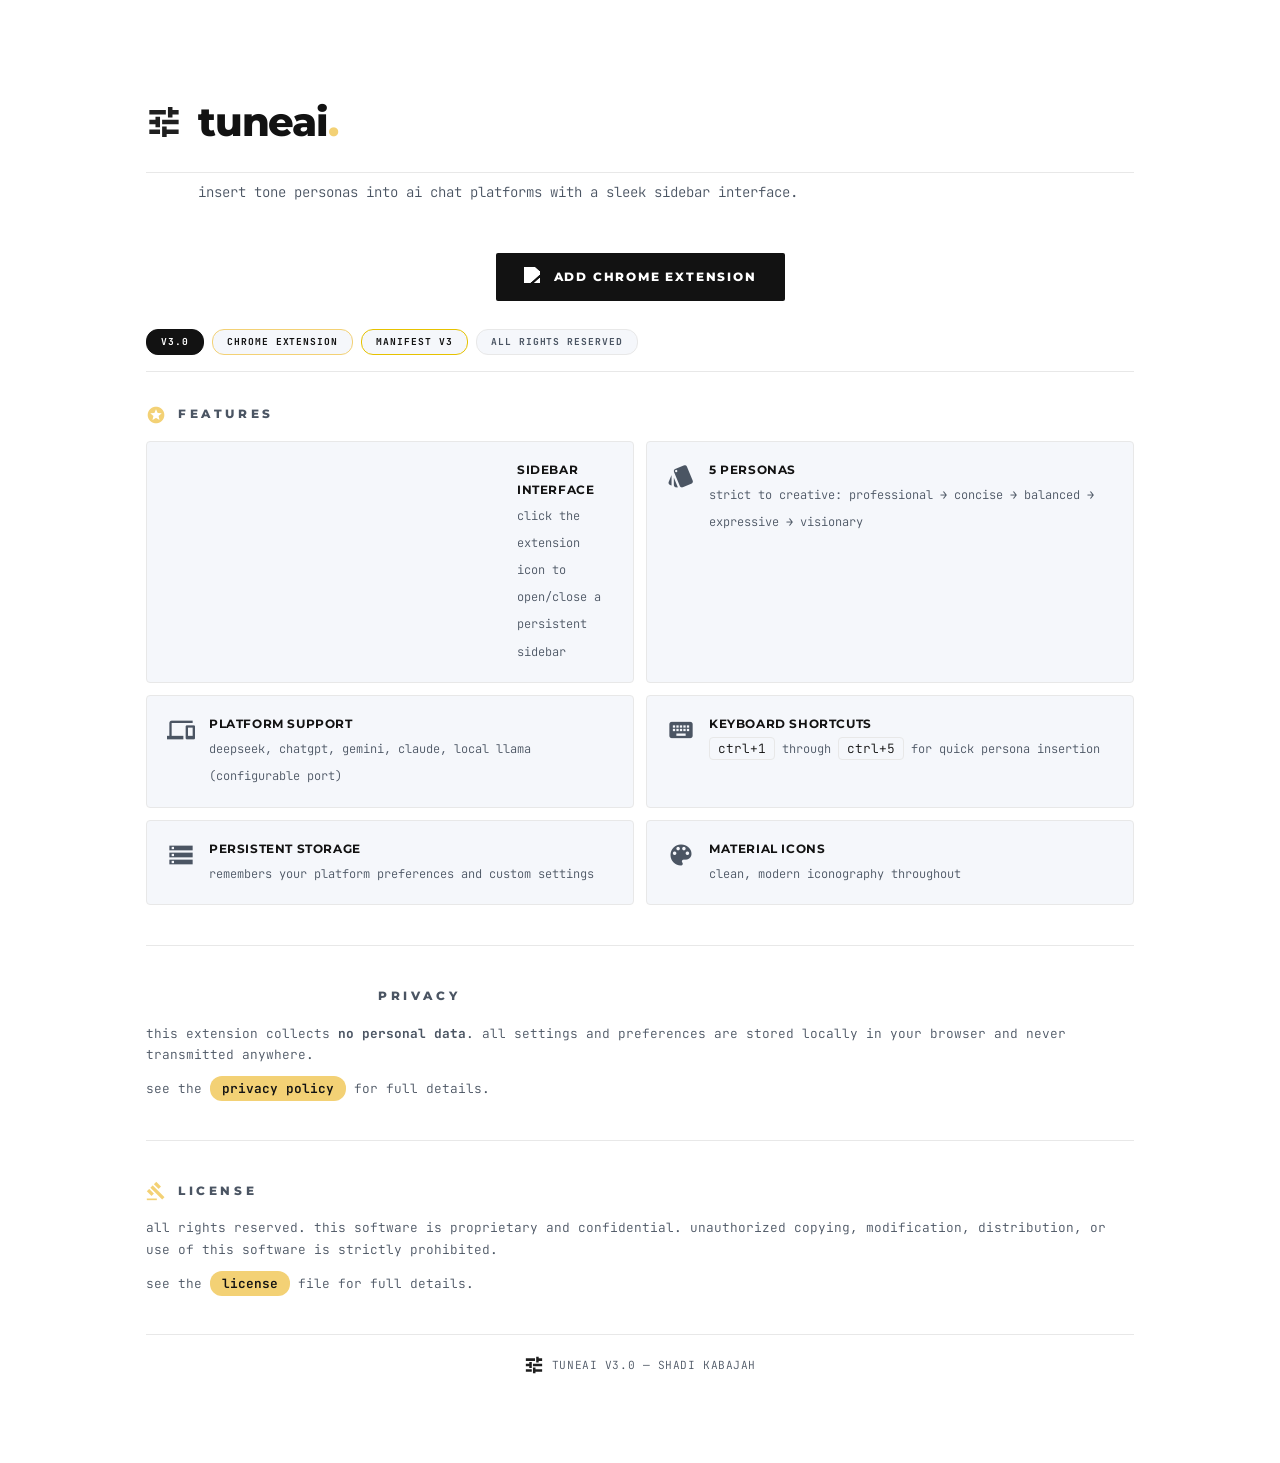
==== commit d837255f: "pushed via [SK-MacbookAir-M1] on 8/31 5:09 PM" ====
--- a/index.html
+++ b/index.html
@@ -14,7 +14,7 @@
 </head>
 <body>
 
-  <div class="container">
+<div class="container">
 
     <!-- Header -->
     <div class="header">
@@ -91,7 +91,9 @@
 
     <hr class="divider" />
 
-    <!-- Privacy -->
+  <!-- Privacy -->
+  <div class="section-div">
+
     <h2>
       <span class="material-icons section-icon">privacy_tip</span>
       Privacy
@@ -104,8 +106,10 @@
     </p>
 
     <hr class="divider" />
+  </div>  
 
-    <!-- License -->
+  <!-- License -->
+  <div class="section-div">
     <h2>
       <span class="material-icons section-icon">gavel</span>
       License
@@ -124,8 +128,9 @@
       <img src="./icons/icon128.svg" alt="TuneAi" width="20" height="20" class="footer-logo" />
       <span>TuneAi v3.0 — Shadi Kabajah</span>
     </div>
+  </div>
 
-  </div>
+</div>
 
 </body>
 </html>
--- a/website.css
+++ b/website.css
@@ -184,6 +184,17 @@
   color: var(--gold);
 }
 
+.section-div a {
+  padding: 4px 12px;
+  border-radius: 12px;
+  background: var(--gold);
+}
+.section-div a:hover {
+  background: var(--dark-gray);
+}
+
+
+
 h3 {
   font-family: 'Montserrat', sans-serif;
   font-size: 0.8rem;
@@ -195,7 +206,7 @@
 }
 
 p {
-  font-size: 0.875rem;
+  font-size: 0.8rem;
   color: var(--text-muted);
   margin-bottom: 12px;
   font-weight: 300;
@@ -333,6 +344,8 @@
   border-top: 1px solid var(--border-light);
   margin: 40px 0;
 }
+
+
 
 /* ===== FOOTER ===== */
 .footer-note {
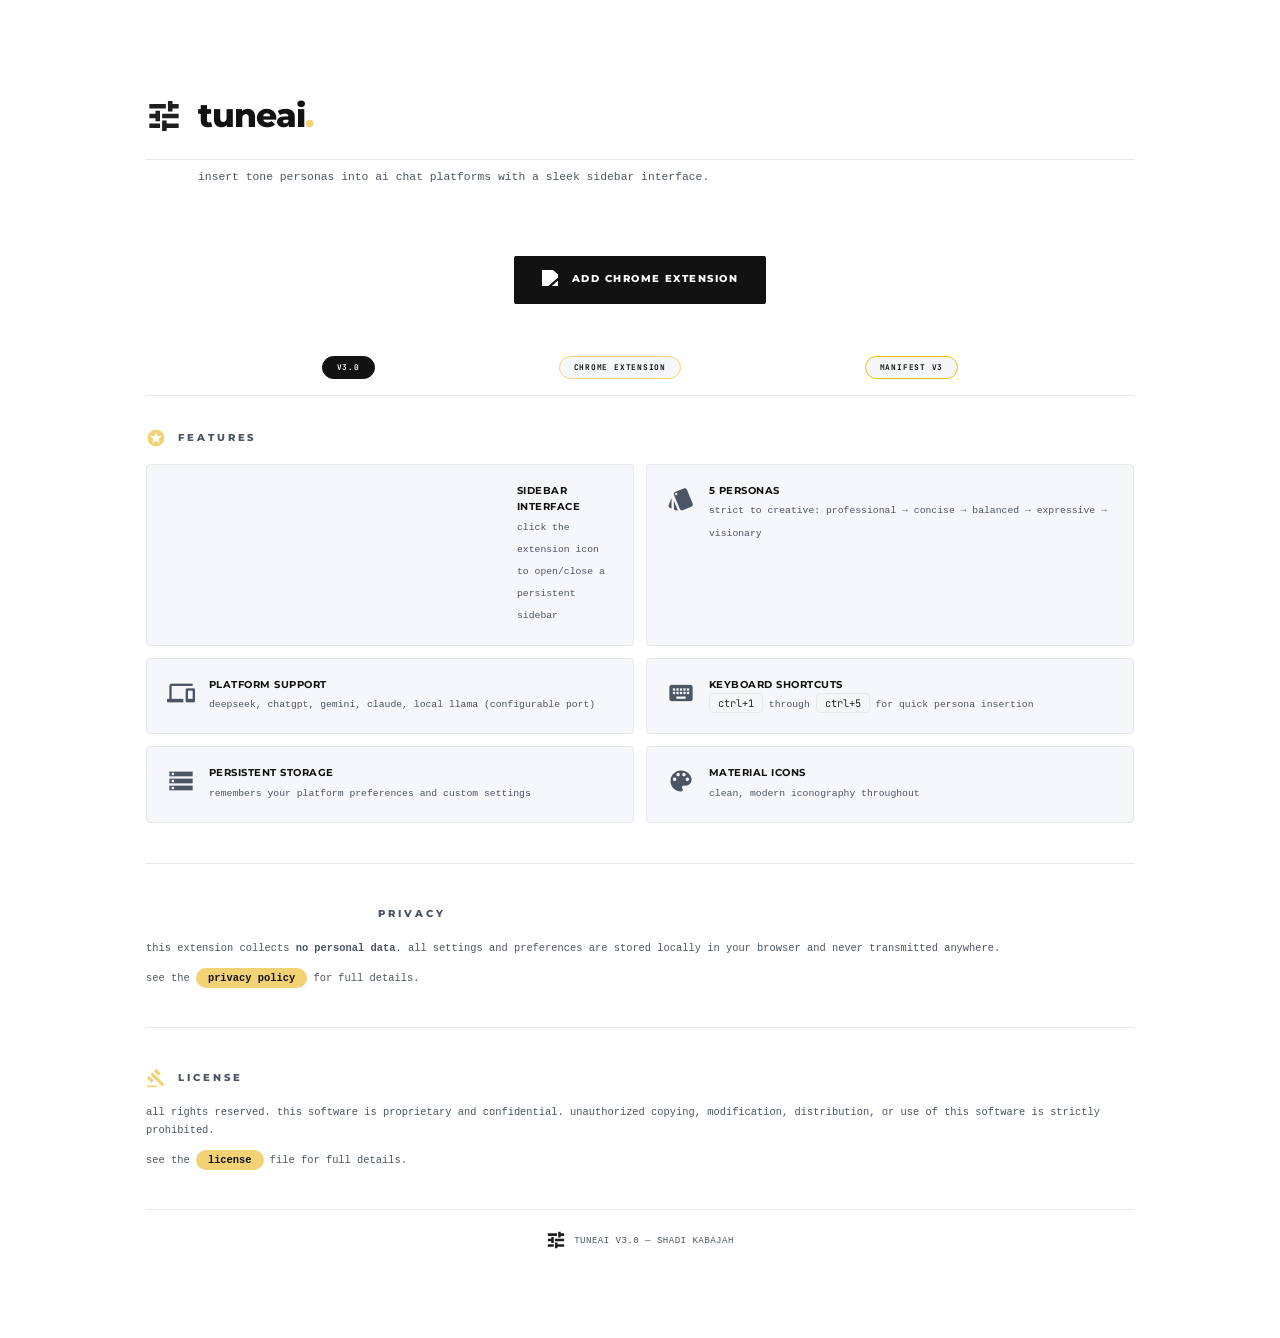
==== commit 1bd882b6: "pushed via [SK-MacbookAir-M1] on 8/31 5:16 PM" ====
--- a/index.html
+++ b/index.html
@@ -36,10 +36,11 @@
       <span class="badge primary">v3.0</span>
       <span class="badge success">Chrome Extension</span>
       <span class="badge warning">Manifest V3</span>
-      <span class="badge">All Rights Reserved</span>
     </div>
 
-    <!-- Features -->
+  <!-- Features -->
+  <div class="section-div">
+
     <h2>
       <span class="material-icons section-icon">stars</span>
       Features
@@ -88,8 +89,8 @@
         </div>
       </div>
     </div>
-
     <hr class="divider" />
+  </div>
 
   <!-- Privacy -->
   <div class="section-div">
--- a/website.css
+++ b/website.css
@@ -12,6 +12,7 @@
   margin: 0;
   padding: 0;
   box-sizing: border-box;
+  font-family: monospace;
 }
 
 :root {
@@ -122,6 +123,7 @@
   margin-bottom: 32px;
   padding-bottom: 16px;
   border-bottom: 1px solid var(--border-light);
+  justify-content: space-evenly;
 }
 
 .badge {
@@ -415,7 +417,7 @@
 /* ===== CHROME STORE BUTTON ===== */
 .chrome-store-wrapper {
   text-align: center;
-  margin: 8px 0 24px 0;
+  margin: 4rem auto;
 }
 
 .btn-store {
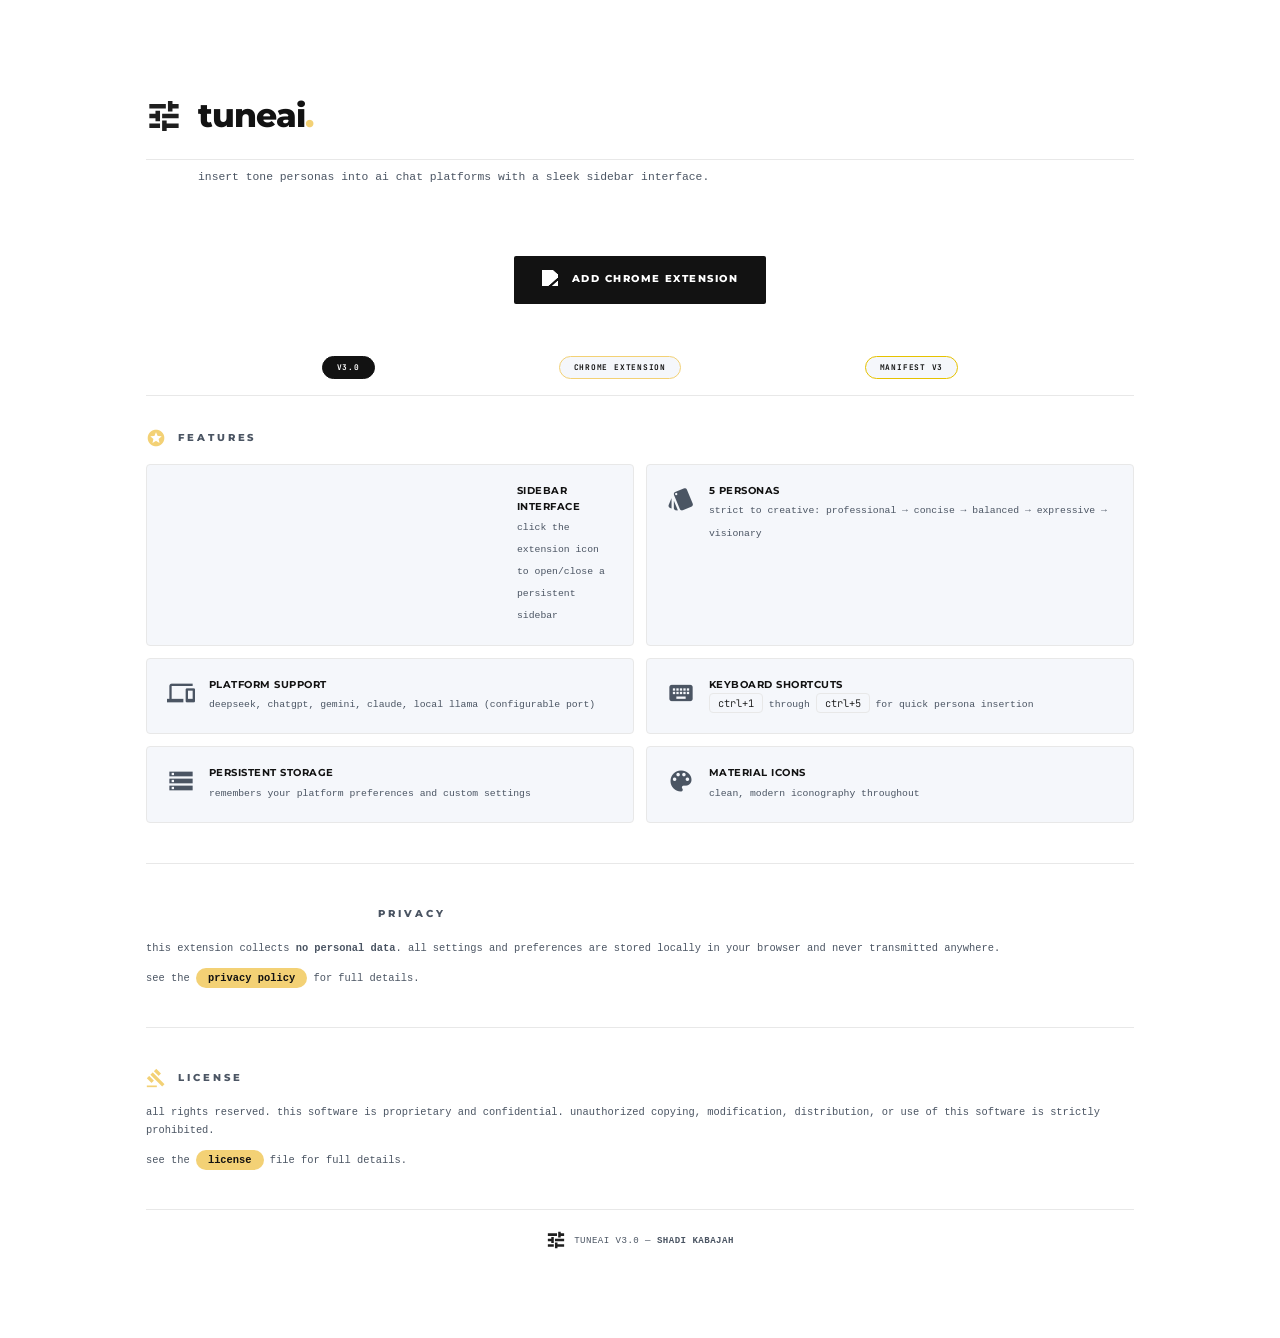
==== commit 3ddbc7ae: "pushed via [SK-MacbookAir-M1] on 8/31 5:22 PM" ====
--- a/index.html
+++ b/index.html
@@ -123,12 +123,12 @@
     <p>
       See the <a href="./LICENSE">LICENSE</a> file for full details.
     </p>
+  </div>
 
-    <!-- Footer -->
-    <div class="footer-note">
-      <img src="./icons/icon128.svg" alt="TuneAi" width="20" height="20" class="footer-logo" />
-      <span>TuneAi v3.0 — Shadi Kabajah</span>
-    </div>
+  <!-- Footer -->
+  <div class="footer-note">
+    <img src="./icons/icon128.svg" alt="TuneAi" width="20" height="20" class="footer-logo" />
+    <span>TuneAi v3.0 — <a href="https://skabajah.github.io/" target="_blank">Shadi Kabajah</a></span>
   </div>
 
 </div>
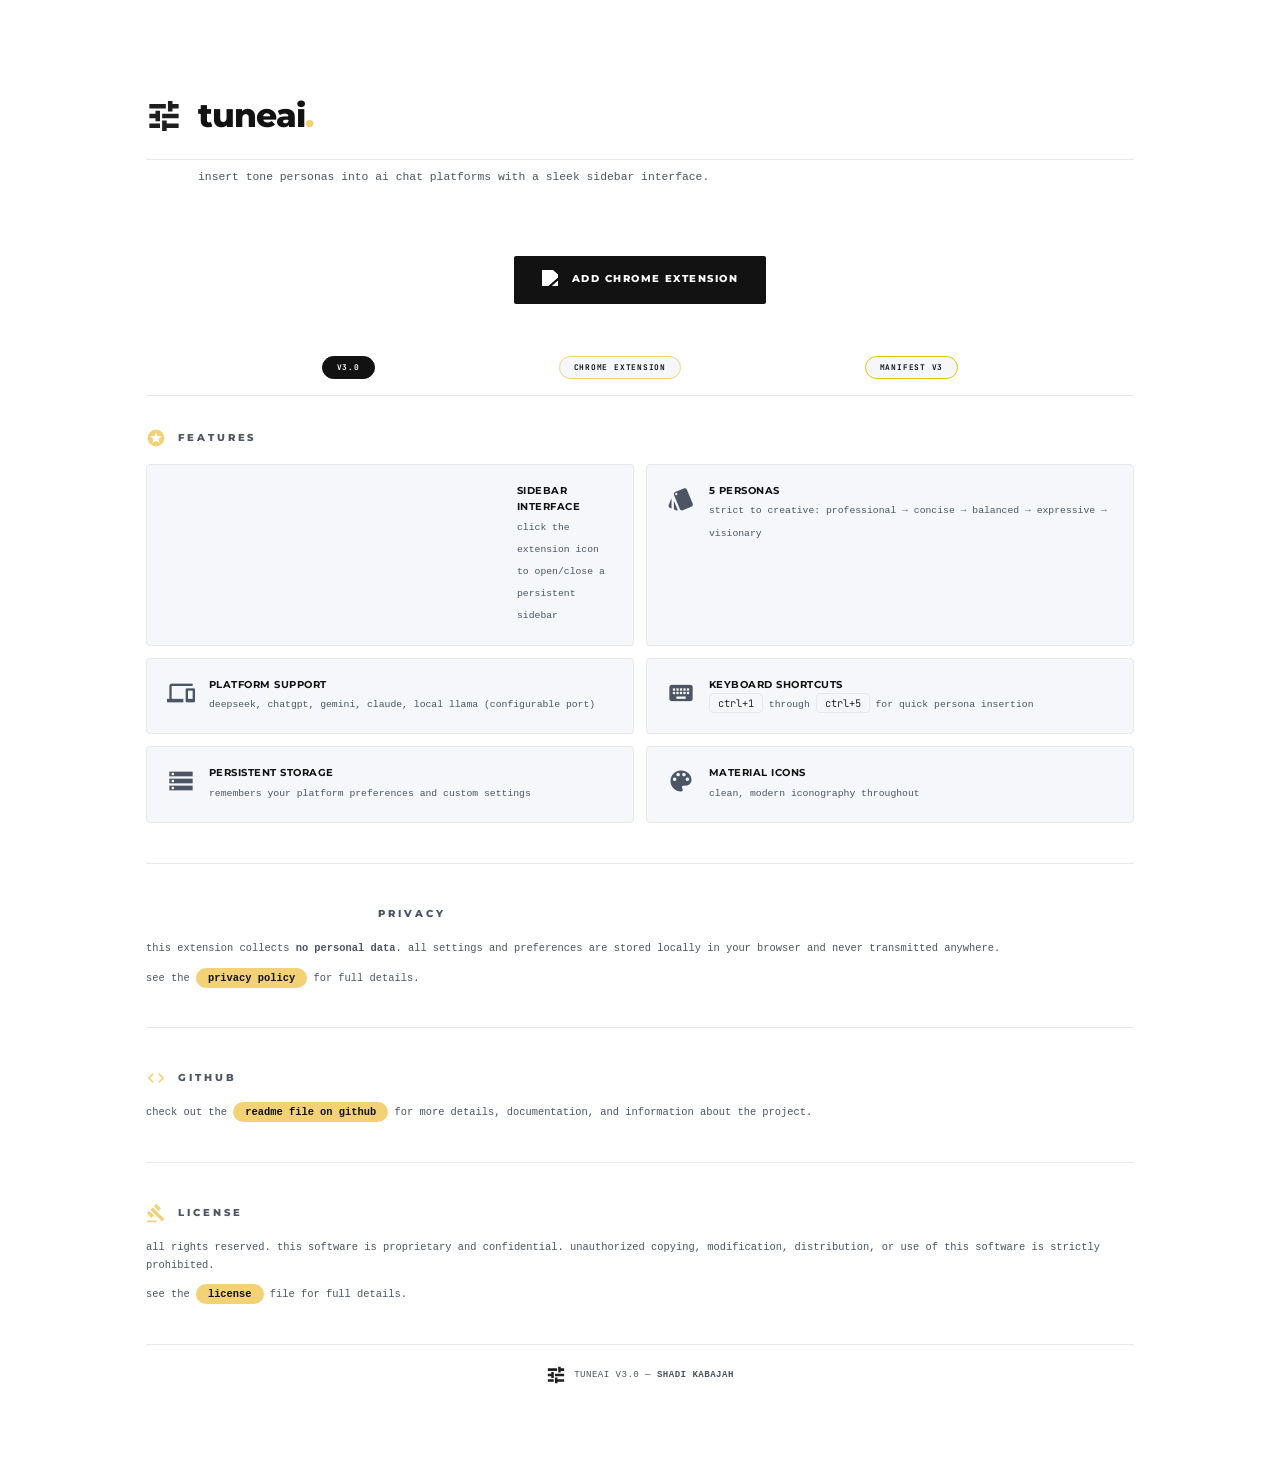
==== commit c4512b01: "pushed via [SK-MacbookAir-M1] on 9/14 4:44 PM" ====
--- a/index.html
+++ b/index.html
@@ -25,7 +25,7 @@
 
     <!-- Chrome Web Store Badge & Link -->
     <div class="chrome-store-wrapper">
-      <a href="https://chromewebstore.google.com/detail/deep-seek-tone-changer/iajjfgjjhklllackjkbkhjdmfddmdobb" target="_blank" rel="noopener noreferrer" class="btn-store">
+      <a href="https://chromewebstore.google.com/detail/tuneai/iajjfgjjhklllackjkbkhjdmfddmdobb" target="_blank" rel="noopener noreferrer" class="btn-store">
         <img src="https://cdn.simpleicons.org/googlechrome/white" alt="Chrome Logo" class="btn-icon">
         Add Chrome Extension
       </a>
@@ -109,6 +109,21 @@
     <hr class="divider" />
   </div>  
 
+<!-- Github -->
+  <div class="section-div">
+
+    <h2>
+      <span class="material-icons section-icon">code</span>
+      GitHub
+    </h2>
+    <p>
+      Check out the <a href="https://github.com/skabajah/TuneAi?tab=readme-ov-file" target="_blank" rel="noopener noreferrer">README file on GitHub</a> for more details, documentation, and information about the project.
+    </p>
+
+    <hr class="divider" />
+  </div>
+
+
   <!-- License -->
   <div class="section-div">
     <h2>
@@ -121,7 +136,7 @@
       is strictly prohibited.
     </p>
     <p>
-      See the <a href="./LICENSE">LICENSE</a> file for full details.
+      See the <a href="https://github.com/skabajah/TuneAi?tab=License-1-ov-file">LICENSE</a> file for full details.
     </p>
   </div>
 
